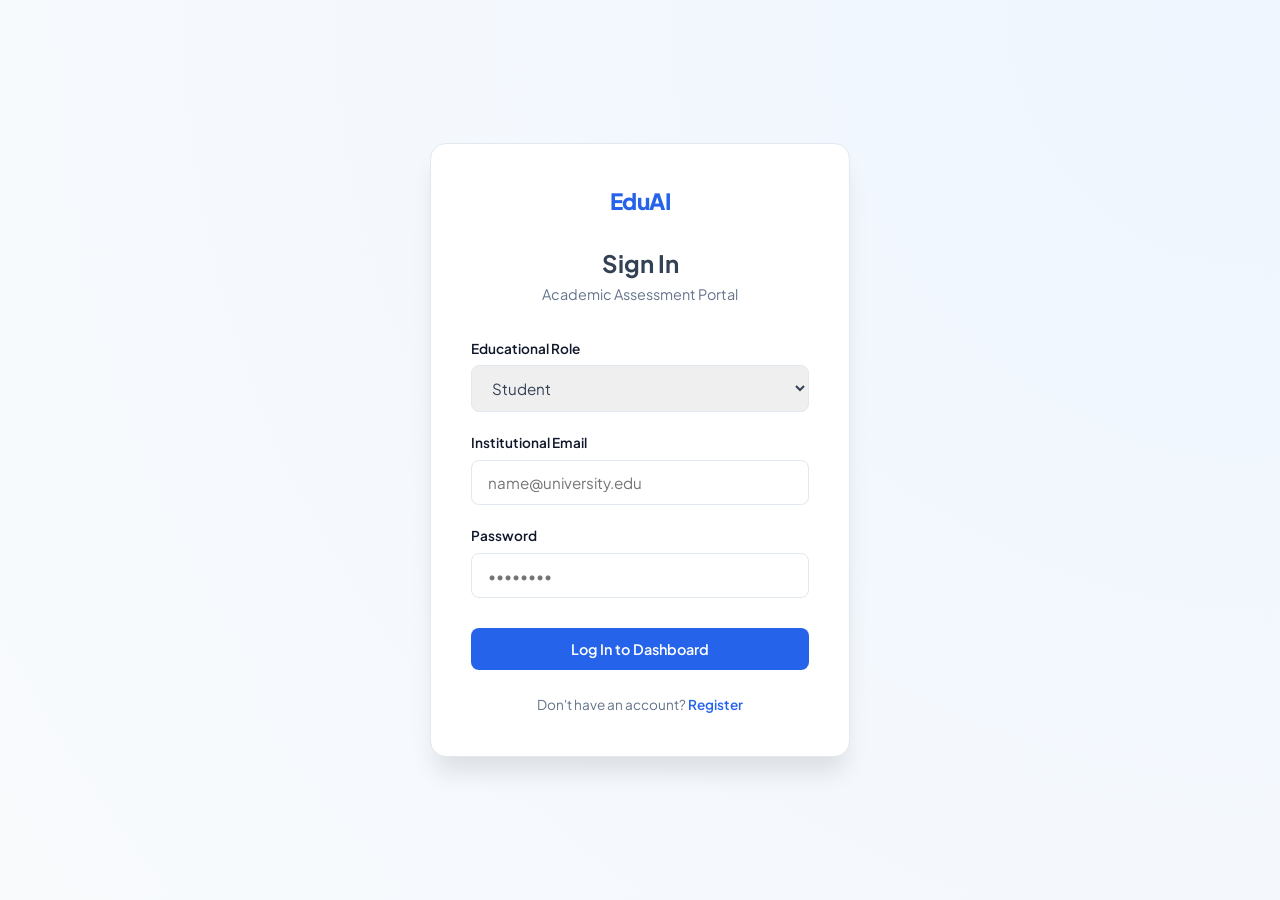
==== static/login.html @ d42a15d3 "updated css" ====
<!DOCTYPE html>
<html lang="en">
<head>
    <meta charset="UTF-8">
    <title>Login | EduAI Assessment</title>
    <link rel="stylesheet" href="/static/style.css">
</head>
<body class="auth-wrapper">
    <div class="auth-card">
        <div class="logo" style="margin-bottom: 24px; text-align: center;">EduAI</div>
        <h2 style="font-size: 1.5rem; text-align: center;">Sign In</h2>
        <p style="color: var(--text-muted); text-align: center; margin-bottom: 32px; font-size: 0.9rem;">Academic Assessment Portal</p>

        <div class="form-group">
            <label>Educational Role</label>
            <select id="role">
                <option value="student">Student</option>
                <option value="teacher">Teacher / Faculty</option>
            </select>
        </div>

        <div class="form-group">
            <label>Institutional Email</label>
            <input type="email" id="email" placeholder="name@university.edu">
        </div>

        <div class="form-group">
            <label>Password</label>
            <input type="password" id="password" placeholder="••••••••">
        </div>

        <button class="primary-btn" style="width: 100%; margin-top: 10px;" onclick="handleLogin()">Log In to Dashboard</button>
        
        <p style="margin-top: 24px; font-size: 0.85rem; text-align: center; color: var(--text-muted);">
            Don't have an account? <a href="register.html" style="color: var(--primary); font-weight: 600; text-decoration: none;">Register</a>
        </p>
    </div>

    <!-- Script remains exactly the same -->
    <script>
    function handleLogin() {
        const role = document.getElementById('role').value;
        const email = document.getElementById('email').value;
        const password = document.getElementById('password').value;
        if(!email || !password){ alert("Please enter credentials"); return; }
        const name = email.split('@')[0];
        localStorage.setItem('user', JSON.stringify({ name:name, role:role, email:email }));
        if(role === "teacher"){ window.location.href = "/static/teacher.html"; } 
        else { window.location.href = "/static/student.html"; }
    }
    </script>
</body>
</html>
---- static/style.css ----
@import url('https://fonts.googleapis.com/css2?family=Plus+Jakarta+Sans:wght@400;500;600;700&display=swap');

:root {
    --primary: #2563eb;
    --primary-dark: #1e40af;
    --secondary: #64748b;
    --bg-main: #f8fafc;
    --bg-card: #ffffff;
    --text-header: #0f172a;
    --text-body: #334155;
    --text-muted: #64748b;
    --border: #e2e8f0;
    --success: #10b981;
    --danger: #ef4444;
    --shadow: 0 4px 6px -1px rgb(0 0 0 / 0.1), 0 2px 4px -2px rgb(0 0 0 / 0.1);
    --radius: 12px;
}

* {
    box-sizing: border-box;
    margin: 0;
    padding: 0;
}

body {
    font-family: 'Plus Jakarta Sans', sans-serif;
    background: var(--bg-main);
    color: var(--text-body);
    line-height: 1.6;
}

/* --- NAVIGATION --- */
.navbar {
    background: white;
    height: 72px;
    padding: 0 5%;
    display: flex;
    align-items: center;
    justify-content: space-between;
    border-bottom: 1px solid var(--border);
    position: sticky;
    top: 0;
    z-index: 100;
}

.logo {
    font-weight: 800;
    font-size: 1.4rem;
    color: var(--primary);
    letter-spacing: -0.5px;
}

.nav-links {
    display: flex;
    gap: 2rem;
}

.nav-links a {
    text-decoration: none;
    color: var(--text-muted);
    font-weight: 500;
    font-size: 0.95rem;
    transition: color 0.2s;
}

.nav-links a:hover, .nav-links a.active {
    color: var(--primary);
}

.profile-tag {
    background: #eff6ff;
    color: var(--primary);
    padding: 8px 16px;
    border-radius: 20px;
    font-weight: 600;
    font-size: 0.85rem;
    display: flex;
    align-items: center;
    gap: 8px;
}

/* --- LAYOUT --- */
.container {
    max-width: 1200px;
    margin: 40px auto;
    padding: 0 20px;
}

.section {
    background: var(--bg-card);
    border: 1px solid var(--border);
    border-radius: var(--radius);
    padding: 32px;
    margin-bottom: 24px;
    box-shadow: var(--shadow);
}

.section h3 {
    font-size: 1.25rem;
    color: var(--text-header);
    margin-bottom: 24px;
    display: flex;
    align-items: center;
    gap: 10px;
}

/* --- AUTH PAGES --- */
.auth-wrapper {
    display: flex;
    align-items: center;
    justify-content: center;
    min-height: 100vh;
    background: radial-gradient(circle at top right, #eff6ff, #f8fafc);
}

.auth-card {
    background: white;
    width: 100%;
    max-width: 420px;
    padding: 40px;
    border-radius: 16px;
    box-shadow: 0 20px 25px -5px rgb(0 0 0 / 0.1);
    border: 1px solid var(--border);
}

/* --- BUTTONS --- */
button {
    font-family: inherit;
    cursor: pointer;
    transition: all 0.2s;
    border-radius: 8px;
    font-weight: 600;
    font-size: 0.9rem;
    border: none;
}

.primary-btn {
    background: var(--primary);
    color: white;
    padding: 12px 24px;
}

.primary-btn:hover {
    background: var(--primary-dark);
    transform: translateY(-1px);
}

.secondary-btn {
    background: white;
    color: var(--text-body);
    border: 1px solid var(--border);
    padding: 10px 20px;
}

.secondary-btn:hover {
    background: var(--bg-main);
}

.danger-btn {
    background: #fef2f2;
    color: var(--danger);
    padding: 8px 16px;
}

/* --- FORMS --- */
.form-group { margin-bottom: 20px; }
.form-group label {
    display: block;
    font-size: 0.85rem;
    font-weight: 600;
    color: var(--text-header);
    margin-bottom: 6px;
}

input, select, textarea {
    width: 100%;
    padding: 12px 16px;
    border: 1.5px solid var(--border);
    border-radius: 8px;
    font-family: inherit;
    font-size: 0.95rem;
    color: var(--text-body);
}

input:focus {
    outline: none;
    border-color: var(--primary);
    background: white;
}

/* --- TABLES --- */
table {
    width: 100%;
    border-collapse: separate;
    border-spacing: 0;
}

th {
    background: var(--bg-main);
    text-align: left;
    padding: 14px;
    font-size: 0.8rem;
    text-transform: uppercase;
    letter-spacing: 0.5px;
    color: var(--text-muted);
}

td {
    padding: 16px 14px;
    border-bottom: 1px solid var(--border);
    font-size: 0.9rem;
}

/* --- MODALS --- */
.modal {
    display: none;
    position: fixed;
    inset: 0;
    background: rgba(15, 23, 42, 0.6);
    backdrop-filter: blur(4px);
    z-index: 1000;
    align-items: center;
    justify-content: center;
}
.modal.show { display: flex; }
.modal-content {
    background: white;
    padding: 32px;
    border-radius: 16px;
    width: 100%;
    max-width: 500px;
    box-shadow: var(--shadow);
}
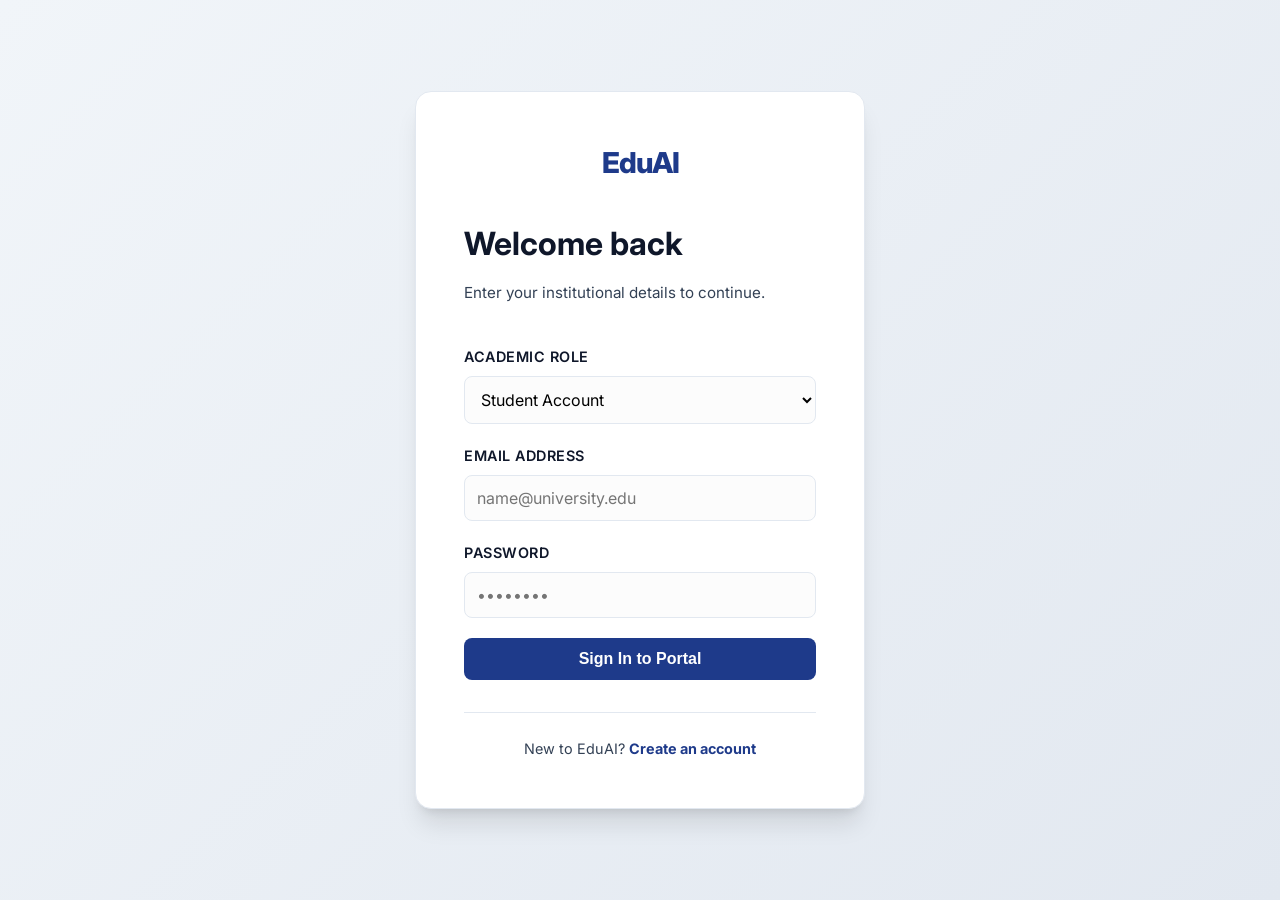
==== commit 7556d313: "updated frontend" ====
--- a/static/login.html
+++ b/static/login.html
@@ -2,41 +2,43 @@
 <html lang="en">
 <head>
     <meta charset="UTF-8">
-    <title>Login | EduAI Assessment</title>
+    <meta name="viewport" content="width=device-width, initial-scale=1.0">
+    <title>Institutional Login | EduAI</title>
     <link rel="stylesheet" href="/static/style.css">
 </head>
 <body class="auth-wrapper">
     <div class="auth-card">
-        <div class="logo" style="margin-bottom: 24px; text-align: center;">EduAI</div>
-        <h2 style="font-size: 1.5rem; text-align: center;">Sign In</h2>
-        <p style="color: var(--text-muted); text-align: center; margin-bottom: 32px; font-size: 0.9rem;">Academic Assessment Portal</p>
+        <div class="auth-logo">EduAI</div>
+        <h2 style="color: var(--text-header); font-size: 2rem; font-weight: 700; margin-bottom: 12px;">Welcome back</h2>
+        <p style="margin-bottom: 40px; font-size: 0.95rem;">Enter your institutional details to continue.</p>
 
         <div class="form-group">
-            <label>Educational Role</label>
+            <label>Academic Role</label>
             <select id="role">
-                <option value="student">Student</option>
-                <option value="teacher">Teacher / Faculty</option>
+                <option value="student">Student Account</option>
+                <option value="teacher">Faculty / Staff Account</option>
             </select>
         </div>
 
         <div class="form-group">
-            <label>Institutional Email</label>
-            <input type="email" id="email" placeholder="name@university.edu">
+            <label>Email Address</label>
+            <input type="email" id="email" placeholder="name@university.edu" required>
         </div>
 
         <div class="form-group">
             <label>Password</label>
-            <input type="password" id="password" placeholder="••••••••">
+            <input type="password" id="password" placeholder="••••••••" required>
         </div>
 
-        <button class="primary-btn" style="width: 100%; margin-top: 10px;" onclick="handleLogin()">Log In to Dashboard</button>
+        <button class="primary-btn" onclick="handleLogin()">Sign In to Portal</button>
         
-        <p style="margin-top: 24px; font-size: 0.85rem; text-align: center; color: var(--text-muted);">
-            Don't have an account? <a href="register.html" style="color: var(--primary); font-weight: 600; text-decoration: none;">Register</a>
-        </p>
+        <div class="auth-footer">
+            <p style="font-size: 0.9rem;">
+                New to EduAI? <a href="register.html" class="auth-link">Create an account</a>
+            </p>
+        </div>
     </div>
 
-    <!-- Script remains exactly the same -->
     <script>
     function handleLogin() {
         const role = document.getElementById('role').value;
--- a/static/style.css
+++ b/static/style.css
@@ -1,85 +1,154 @@
-@import url('https://fonts.googleapis.com/css2?family=Plus+Jakarta+Sans:wght@400;500;600;700&display=swap');
+@import url('https://fonts.googleapis.com/css2?family=Inter:wght@400;500;600;700&display=swap');
 
 :root {
-    --primary: #2563eb;
+    /* Academic Palette */
+    --primary: #1e3a8a;       /* Midnight Navy */
     --primary-dark: #1e40af;
-    --secondary: #64748b;
-    --bg-main: #f8fafc;
+    --accent: #d97706;        /* Academic Gold */
+    --bg-main: #fdfcfb;       /* Soft Paper White */
     --bg-card: #ffffff;
     --text-header: #0f172a;
     --text-body: #334155;
     --text-muted: #64748b;
     --border: #e2e8f0;
-    --success: #10b981;
-    --danger: #ef4444;
-    --shadow: 0 4px 6px -1px rgb(0 0 0 / 0.1), 0 2px 4px -2px rgb(0 0 0 / 0.1);
-    --radius: 12px;
-}
-
-* {
-    box-sizing: border-box;
-    margin: 0;
-    padding: 0;
-}
+    --success: #059669;
+    --danger: #dc2626;
+    
+    /* Layout Constants */
+    --radius-lg: 16px;
+    --radius-md: 12px;
+    --shadow-xl: 0 20px 25px -5px rgb(0 0 0 / 0.1), 0 8px 10px -6px rgb(0 0 0 / 0.1);
+}
+
+* { box-sizing: border-box; margin: 0; padding: 0; }
 
 body {
-    font-family: 'Plus Jakarta Sans', sans-serif;
-    background: var(--bg-main);
+    font-family: 'Inter', sans-serif;
+    background-color: var(--bg-main);
     color: var(--text-body);
     line-height: 1.6;
 }
 
+/* --- AUTH LAYOUT --- */
+.auth-wrapper {
+    display: flex;
+    align-items: center;
+    justify-content: center;
+    min-height: 100vh;
+    background: linear-gradient(135deg, #f1f5f9 0%, #e2e8f0 100%);
+    padding: 24px;
+}
+
+.auth-card {
+    background: var(--bg-card);
+    width: 100%;
+    max-width: 450px;
+    padding: 48px;
+    border-radius: var(--radius-lg);
+    box-shadow: var(--shadow-xl);
+    border: 1px solid var(--border);
+}
+
+.auth-logo {
+    color: var(--primary);
+    font-weight: 800;
+    font-size: 1.8rem;
+    margin-bottom: 32px;
+    text-align: center;
+    letter-spacing: -1px;
+}
+
+/* --- FORM ELEMENTS --- */
+.form-group { margin-bottom: 24px; }
+.form-group label {
+    display: block;
+    font-size: 0.85rem;
+    font-weight: 700;
+    color: var(--text-header);
+    margin-bottom: 8px;
+    text-transform: uppercase;
+    letter-spacing: 0.5px;
+}
+
+input, select {
+    width: 100%;
+    padding: 12px 16px;
+    border: 1px solid var(--border);
+    border-radius: var(--radius-md);
+    font-family: inherit;
+    font-size: 1rem;
+    background: #f8fafc;
+    transition: all 0.2s ease;
+}
+
+input:focus, select:focus {
+    outline: none;
+    border-color: var(--primary);
+    background: white;
+    box-shadow: 0 0 0 4px rgba(30, 58, 138, 0.1);
+}
+
+/* --- BUTTONS --- */
+.primary-btn {
+    background: var(--primary);
+    color: white;
+    width: 100%;
+    padding: 14px;
+    border: none;
+    border-radius: var(--radius-md);
+    font-weight: 600;
+    font-size: 1rem;
+    cursor: pointer;
+    transition: background 0.2s;
+}
+
+.primary-btn:hover { background: var(--primary-dark); }
+
+.auth-footer {
+    margin-top: 32px;
+    text-align: center;
+    border-top: 1px solid var(--border);
+    padding-top: 24px;
+}
+
+.auth-link {
+    color: var(--primary);
+    font-weight: 700;
+    text-decoration: none;
+}
+
 /* --- NAVIGATION --- */
 .navbar {
-    background: white;
+    background: var(--primary);
     height: 72px;
     padding: 0 5%;
     display: flex;
     align-items: center;
     justify-content: space-between;
-    border-bottom: 1px solid var(--border);
     position: sticky;
     top: 0;
-    z-index: 100;
+    z-index: 1000;
+    color: white;
 }
 
 .logo {
     font-weight: 800;
-    font-size: 1.4rem;
-    color: var(--primary);
+    font-size: 1.5rem;
     letter-spacing: -0.5px;
-}
-
-.nav-links {
-    display: flex;
-    gap: 2rem;
-}
-
+    color: white;
+}
+
+.nav-links { display: flex; gap: 2rem; align-items: center; }
 .nav-links a {
     text-decoration: none;
-    color: var(--text-muted);
+    color: rgba(255,255,255,0.8);
     font-weight: 500;
     font-size: 0.95rem;
     transition: color 0.2s;
 }
-
-.nav-links a:hover, .nav-links a.active {
-    color: var(--primary);
-}
-
-.profile-tag {
-    background: #eff6ff;
-    color: var(--primary);
-    padding: 8px 16px;
-    border-radius: 20px;
-    font-weight: 600;
-    font-size: 0.85rem;
-    display: flex;
-    align-items: center;
-    gap: 8px;
-}
-
-/* --- LAYOUT --- */
+.nav-links a:hover { color: white; }
+
+/* --- CONTAINERS & SECTIONS --- */
 .container {
     max-width: 1200px;
     margin: 40px auto;
@@ -96,138 +165,74 @@
 }
 
 .section h3 {
-    font-size: 1.25rem;
     color: var(--text-header);
-    margin-bottom: 24px;
-    display: flex;
-    align-items: center;
-    gap: 10px;
-}
-
-/* --- AUTH PAGES --- */
-.auth-wrapper {
-    display: flex;
-    align-items: center;
-    justify-content: center;
-    min-height: 100vh;
-    background: radial-gradient(circle at top right, #eff6ff, #f8fafc);
-}
-
-.auth-card {
-    background: white;
-    width: 100%;
-    max-width: 420px;
-    padding: 40px;
-    border-radius: 16px;
-    box-shadow: 0 20px 25px -5px rgb(0 0 0 / 0.1);
-    border: 1px solid var(--border);
+    margin-bottom: 20px;
+    border-bottom: 2px solid var(--primary);
+    display: inline-block;
+    padding-bottom: 5px;
 }
 
 /* --- BUTTONS --- */
-button {
-    font-family: inherit;
+.primary-btn {
+    background: var(--primary);
+    color: white;
+    padding: 12px 24px;
+    border: none;
+    border-radius: 8px;
+    font-weight: 600;
     cursor: pointer;
     transition: all 0.2s;
-    border-radius: 8px;
-    font-weight: 600;
-    font-size: 0.9rem;
-    border: none;
-}
-
-.primary-btn {
-    background: var(--primary);
-    color: white;
-    padding: 12px 24px;
-}
-
-.primary-btn:hover {
-    background: var(--primary-dark);
-    transform: translateY(-1px);
-}
+    display: inline-block;
+    text-align: center;
+    text-decoration: none;
+}
+.primary-btn:hover { background: var(--primary-dark); transform: translateY(-1px); }
 
 .secondary-btn {
     background: white;
     color: var(--text-body);
     border: 1px solid var(--border);
-    padding: 10px 20px;
-}
-
-.secondary-btn:hover {
-    background: var(--bg-main);
-}
-
-.danger-btn {
-    background: #fef2f2;
-    color: var(--danger);
-    padding: 8px 16px;
-}
-
-/* --- FORMS --- */
+    padding: 12px 24px;
+    border-radius: 8px;
+    font-weight: 600;
+    cursor: pointer;
+    transition: all 0.2s;
+}
+.secondary-btn:hover { background: #f8fafc; border-color: var(--primary); }
+
+/* --- FORM ELEMENTS --- */
 .form-group { margin-bottom: 20px; }
-.form-group label {
-    display: block;
-    font-size: 0.85rem;
-    font-weight: 600;
-    color: var(--text-header);
-    margin-bottom: 6px;
-}
-
+.form-group label { display: block; font-weight: 600; margin-bottom: 8px; font-size: 0.9rem; }
 input, select, textarea {
     width: 100%;
-    padding: 12px 16px;
-    border: 1.5px solid var(--border);
+    padding: 12px;
+    border: 1px solid var(--border);
     border-radius: 8px;
     font-family: inherit;
-    font-size: 0.95rem;
-    color: var(--text-body);
-}
-
-input:focus {
-    outline: none;
-    border-color: var(--primary);
-    background: white;
-}
-
-/* --- TABLES --- */
-table {
-    width: 100%;
-    border-collapse: separate;
-    border-spacing: 0;
-}
-
-th {
-    background: var(--bg-main);
-    text-align: left;
-    padding: 14px;
-    font-size: 0.8rem;
-    text-transform: uppercase;
-    letter-spacing: 0.5px;
-    color: var(--text-muted);
-}
-
-td {
-    padding: 16px 14px;
-    border-bottom: 1px solid var(--border);
-    font-size: 0.9rem;
-}
+    background: #fcfcfc;
+}
+input:focus { outline: none; border-color: var(--primary); box-shadow: 0 0 0 3px rgba(30,58,138,0.1); }
 
 /* --- MODALS --- */
 .modal {
     display: none;
     position: fixed;
     inset: 0;
-    background: rgba(15, 23, 42, 0.6);
-    backdrop-filter: blur(4px);
-    z-index: 1000;
+    background: rgba(15, 23, 42, 0.7);
+    backdrop-filter: blur(5px);
+    z-index: 2000;
     align-items: center;
     justify-content: center;
 }
 .modal.show { display: flex; }
 .modal-content {
     background: white;
-    padding: 32px;
-    border-radius: 16px;
-    width: 100%;
+    padding: 40px;
+    border-radius: 20px;
+    width: 90%;
     max-width: 500px;
-    box-shadow: var(--shadow);
-}+}
+
+/* --- GRID HELPERS --- */
+.grid-2 { display: grid; grid-template-columns: 1fr 1fr; gap: 20px; }
+@media (max-width: 768px) { .grid-2 { grid-template-columns: 1fr; } }
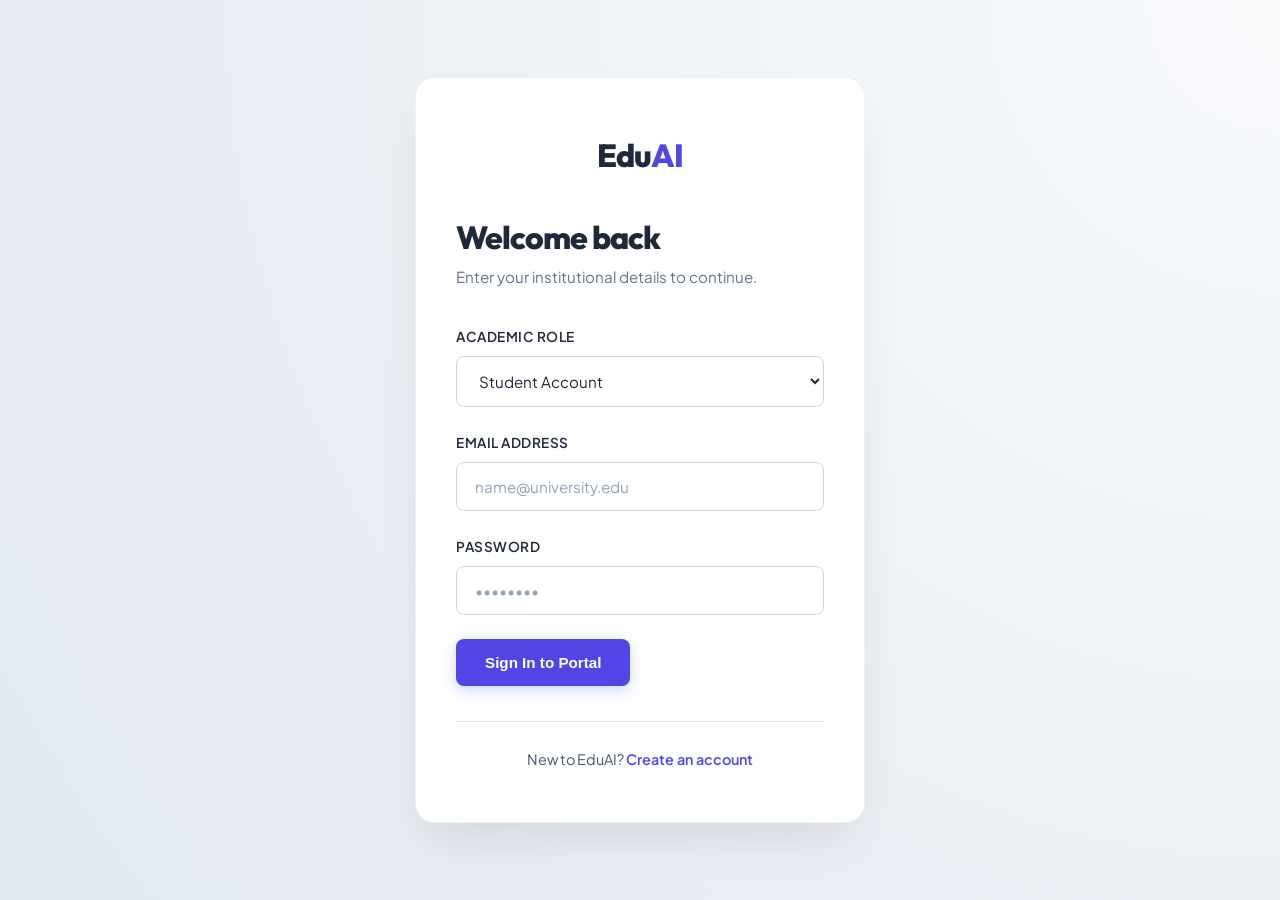
==== commit ca87fdae: "modified frontend" ====
--- a/static/login.html
+++ b/static/login.html
@@ -1,55 +1,98 @@
-<!DOCTYPE html>
+<!doctype html>
 <html lang="en">
-<head>
-    <meta charset="UTF-8">
-    <meta name="viewport" content="width=device-width, initial-scale=1.0">
+  <head>
+    <meta charset="UTF-8" />
+    <meta name="viewport" content="width=device-width, initial-scale=1.0" />
     <title>Institutional Login | EduAI</title>
-    <link rel="stylesheet" href="/static/style.css">
-</head>
-<body class="auth-wrapper">
+    <link rel="stylesheet" href="/static/style.css" />
+  </head>
+
+  <body class="auth-wrapper">
     <div class="auth-card">
-        <div class="auth-logo">EduAI</div>
-        <h2 style="color: var(--text-header); font-size: 2rem; font-weight: 700; margin-bottom: 12px;">Welcome back</h2>
-        <p style="margin-bottom: 40px; font-size: 0.95rem;">Enter your institutional details to continue.</p>
+      <div class="auth-logo">Edu<span>AI</span></div>
 
-        <div class="form-group">
-            <label>Academic Role</label>
-            <select id="role">
-                <option value="student">Student Account</option>
-                <option value="teacher">Faculty / Staff Account</option>
-            </select>
-        </div>
+      <h2 style="color: var(--primary); font-size: 2rem; font-weight: 800; margin-bottom: 8px; font-family: 'Outfit'; letter-spacing: -1px;">
+        Welcome back
+      </h2>
 
-        <div class="form-group">
-            <label>Email Address</label>
-            <input type="email" id="email" placeholder="name@university.edu" required>
-        </div>
+      <p style="margin-bottom: 35px; font-size: 0.95rem; color: var(--text-muted);">
+        Enter your institutional details to continue.
+      </p>
 
-        <div class="form-group">
-            <label>Password</label>
-            <input type="password" id="password" placeholder="••••••••" required>
-        </div>
+      <div class="form-group">
+        <label>Academic Role</label>
+        <select id="role">
+          <option value="student">Student Account</option>
+          <option value="teacher">Faculty / Staff Account</option>
+        </select>
+      </div>
 
-        <button class="primary-btn" onclick="handleLogin()">Sign In to Portal</button>
-        
-        <div class="auth-footer">
-            <p style="font-size: 0.9rem;">
-                New to EduAI? <a href="register.html" class="auth-link">Create an account</a>
-            </p>
-        </div>
+      <div class="form-group">
+        <label>Email Address</label>
+        <input
+          type="email"
+          id="email"
+          placeholder="name@university.edu"
+          required
+        />
+      </div>
+
+      <div class="form-group">
+        <label>Password</label>
+        <input type="password" id="password" placeholder="••••••••" required />
+      </div>
+
+      <button class="primary-btn" onclick="handleLogin()">
+        Sign In to Portal
+      </button>
+
+      <div class="auth-footer">
+        <p style="font-size: 0.9rem">
+          New to EduAI?
+          <a href="register.html" class="auth-link">Create an account</a>
+        </p>
+      </div>
     </div>
 
     <script>
-    function handleLogin() {
-        const role = document.getElementById('role').value;
-        const email = document.getElementById('email').value;
-        const password = document.getElementById('password').value;
-        if(!email || !password){ alert("Please enter credentials"); return; }
-        const name = email.split('@')[0];
-        localStorage.setItem('user', JSON.stringify({ name:name, role:role, email:email }));
-        if(role === "teacher"){ window.location.href = "/static/teacher.html"; } 
-        else { window.location.href = "/static/student.html"; }
-    }
+      async function handleLogin() {
+        const email = document.getElementById("email").value.trim();
+        const password = document.getElementById("password").value.trim();
+
+        if (email === "" || password === "") {
+          alert("Please enter email and password");
+          return;
+        }
+
+        try {
+          const response = await fetch("/login", {
+            method: "POST",
+            headers: {
+              "Content-Type": "application/json",
+            },
+            body: JSON.stringify({
+              email: email,
+              password: password,
+            }),
+          });
+
+          const data = await response.json();
+
+          if (data.status === "success") {
+            localStorage.setItem("user", JSON.stringify(data.user));
+
+            if (data.user.role === "teacher") {
+              window.location.href = "/static/teacher.html";
+            } else {
+              window.location.href = "/static/student.html";
+            }
+          } else {
+            alert("⚠️ Account not found.\nPlease create an account first.");
+          }
+        } catch (error) {
+          alert("Server error. Please try again later.");
+        }
+      }
     </script>
-</body>
-</html>+  </body>
+</html>
--- a/static/style.css
+++ b/static/style.css
@@ -1,32 +1,99 @@
-@import url('https://fonts.googleapis.com/css2?family=Inter:wght@400;500;600;700&display=swap');
+@import url('https://fonts.googleapis.com/css2?family=Outfit:wght@300;400;500;600;700;800&family=Plus+Jakarta+Sans:wght@400;500;600;700&display=swap');
 
 :root {
-    /* Academic Palette */
-    --primary: #1e3a8a;       /* Midnight Navy */
-    --primary-dark: #1e40af;
-    --accent: #d97706;        /* Academic Gold */
-    --bg-main: #fdfcfb;       /* Soft Paper White */
+    /* Soothing "Soft Slate" Palette - Easy on the Eyes */
+    --primary: #1e293b;
+    /* Soft Deep Slate */
+    --primary-light: #334155;
+    --accent: #4f46e5;
+    /* Calming Indigo */
+    --accent-glow: #818cf8;
+    --accent-hover: #4338ca;
+
+    --bg-main: #f4f6f8;
+    /* Very soft, soothing cool-gray background */
     --bg-card: #ffffff;
-    --text-header: #0f172a;
-    --text-body: #334155;
+    /* Pure White Cards */
+    --bg-card-hover: #fcfcfd;
+
+    --text-header: #1e293b;
+    /* Reduced contrast from pure black */
+    --text-body: #475569;
+    /* Legible but soft Slate Text */
     --text-muted: #64748b;
+
     --border: #e2e8f0;
-    --success: #059669;
-    --danger: #dc2626;
-    
+    /* Light Gray Borders */
+    --border-strong: #cbd5e1;
+
+    --success: #10b981;
+    --danger: #ef4444;
+
     /* Layout Constants */
-    --radius-lg: 16px;
-    --radius-md: 12px;
-    --shadow-xl: 0 20px 25px -5px rgb(0 0 0 / 0.1), 0 8px 10px -6px rgb(0 0 0 / 0.1);
-}
-
-* { box-sizing: border-box; margin: 0; padding: 0; }
+    --radius-xl: 20px;
+    --radius-lg: 12px;
+    --radius-md: 8px;
+
+    /* Clean, elevated shadows for light mode */
+    --shadow-soft: 0 4px 6px -1px rgba(0, 0, 0, 0.05), 0 2px 4px -2px rgba(0, 0, 0, 0.025);
+    --shadow-hover: 0 20px 25px -5px rgba(37, 99, 235, 0.1), 0 8px 10px -6px rgba(0, 0, 0, 0.04);
+
+    /* Subtle Border */
+    --glass-border: 1px solid rgba(0, 0, 0, 0.05);
+}
+
+* {
+    box-sizing: border-box;
+    margin: 0;
+    padding: 0;
+}
 
 body {
-    font-family: 'Inter', sans-serif;
+    font-family: 'Plus Jakarta Sans', sans-serif;
     background-color: var(--bg-main);
     color: var(--text-body);
-    line-height: 1.6;
+    line-height: 1.7;
+    -webkit-font-smoothing: antialiased;
+    -moz-osx-font-smoothing: grayscale;
+    overflow-x: hidden;
+    /* Subtle academic grid pattern in background */
+    background-image:
+        linear-gradient(to right, rgba(0, 0, 0, 0.02) 1px, transparent 1px),
+        linear-gradient(to bottom, rgba(0, 0, 0, 0.02) 1px, transparent 1px);
+    background-size: 40px 40px;
+}
+
+h1,
+h2,
+h3,
+h4,
+h5,
+h6 {
+    font-family: 'Outfit', sans-serif;
+    color: var(--text-header);
+    font-weight: 700;
+    line-height: 1.2;
+}
+
+/* --- SCROLL ANIMATIONS --- */
+.animate-up {
+    opacity: 0;
+    transform: translateY(30px);
+    transition: opacity 0.8s cubic-bezier(0.16, 1, 0.3, 1), transform 0.8s cubic-bezier(0.16, 1, 0.3, 1);
+    will-change: opacity, transform;
+}
+
+.animate-up.is-visible {
+    opacity: 1;
+    transform: translateY(0);
+}
+
+.delay-100 {
+    transition-delay: 100ms;
+}
+
+.delay-200 {
+    transition-delay: 200ms;
 }
 
 /* --- AUTH LAYOUT --- */
@@ -35,92 +102,152 @@
     align-items: center;
     justify-content: center;
     min-height: 100vh;
-    background: linear-gradient(135deg, #f1f5f9 0%, #e2e8f0 100%);
     padding: 24px;
+    position: relative;
+    background: radial-gradient(circle at top right, #f8fafc, #e2e8f0);
 }
 
 .auth-card {
     background: var(--bg-card);
     width: 100%;
     max-width: 450px;
-    padding: 48px;
-    border-radius: var(--radius-lg);
-    box-shadow: var(--shadow-xl);
-    border: 1px solid var(--border);
+    padding: 50px 40px;
+    border-radius: var(--radius-xl);
+    box-shadow: 0 25px 50px -12px rgba(0, 0, 0, 0.1);
+    border: var(--glass-border);
+    backdrop-filter: blur(20px);
+    position: relative;
+    z-index: 10;
 }
 
 .auth-logo {
     color: var(--primary);
+    font-family: 'Outfit', sans-serif;
     font-weight: 800;
-    font-size: 1.8rem;
-    margin-bottom: 32px;
+    font-size: 2rem;
+    margin-bottom: 35px;
     text-align: center;
     letter-spacing: -1px;
 }
 
+.auth-logo span {
+    color: var(--accent);
+}
+
 /* --- FORM ELEMENTS --- */
-.form-group { margin-bottom: 24px; }
+.form-group {
+    margin-bottom: 24px;
+}
+
 .form-group label {
     display: block;
     font-size: 0.85rem;
-    font-weight: 700;
+    font-weight: 600;
     color: var(--text-header);
     margin-bottom: 8px;
     text-transform: uppercase;
     letter-spacing: 0.5px;
 }
 
-input, select {
+input,
+select,
+textarea {
     width: 100%;
-    padding: 12px 16px;
-    border: 1px solid var(--border);
+    padding: 14px 18px;
+    border: 1px solid var(--border-strong);
     border-radius: var(--radius-md);
     font-family: inherit;
-    font-size: 1rem;
-    background: #f8fafc;
-    transition: all 0.2s ease;
-}
-
-input:focus, select:focus {
+    font-size: 0.95rem;
+    background: #ffffff;
+    color: var(--text-header);
+    transition: all 0.3s ease;
+}
+
+input:focus,
+select:focus,
+textarea:focus {
     outline: none;
-    border-color: var(--primary);
-    background: white;
-    box-shadow: 0 0 0 4px rgba(30, 58, 138, 0.1);
+    border-color: var(--accent);
+    box-shadow: 0 0 0 3px rgba(37, 99, 235, 0.15);
+}
+
+input::placeholder,
+textarea::placeholder {
+    color: #94a3b8;
 }
 
 /* --- BUTTONS --- */
 .primary-btn {
-    background: var(--primary);
+    background: var(--accent);
     color: white;
-    width: 100%;
-    padding: 14px;
-    border: none;
+    padding: 14px 28px;
+    border: 1px solid transparent;
     border-radius: var(--radius-md);
     font-weight: 600;
-    font-size: 1rem;
+    font-size: 0.95rem;
     cursor: pointer;
-    transition: background 0.2s;
-}
-
-.primary-btn:hover { background: var(--primary-dark); }
+    transition: all 0.3s ease;
+    display: inline-block;
+    text-align: center;
+    text-decoration: none;
+    box-shadow: 0 4px 14px rgba(37, 99, 235, 0.25);
+}
+
+.primary-btn:hover {
+    background: var(--accent-hover);
+    transform: translateY(-2px);
+    box-shadow: 0 6px 20px rgba(37, 99, 235, 0.35);
+}
+
+.primary-btn.full-width {
+    width: 100%;
+}
+
+.secondary-btn {
+    background: #ffffff;
+    color: var(--text-header);
+    border: 1px solid var(--border-strong);
+    padding: 14px 28px;
+    border-radius: var(--radius-md);
+    font-weight: 600;
+    font-size: 0.95rem;
+    cursor: pointer;
+    transition: all 0.2s;
+    text-decoration: none;
+    display: inline-block;
+    box-shadow: 0 2px 4px rgba(0, 0, 0, 0.02);
+}
+
+.secondary-btn:hover {
+    background: #f8fafc;
+}
 
 .auth-footer {
-    margin-top: 32px;
+    margin-top: 35px;
     text-align: center;
     border-top: 1px solid var(--border);
-    padding-top: 24px;
+    padding-top: 25px;
+    font-size: 0.9rem;
 }
 
 .auth-link {
-    color: var(--primary);
-    font-weight: 700;
-    text-decoration: none;
+    color: var(--accent);
+    font-weight: 600;
+    text-decoration: none;
+    transition: color 0.2s;
+}
+
+.auth-link:hover {
+    color: var(--accent-hover);
+    text-decoration: underline;
 }
 
 /* --- NAVIGATION --- */
 .navbar {
-    background: var(--primary);
-    height: 72px;
+    background: rgba(255, 255, 255, 0.9);
+    backdrop-filter: blur(16px);
+    -webkit-backdrop-filter: blur(16px);
+    height: 80px;
     padding: 0 5%;
     display: flex;
     align-items: center;
@@ -128,111 +255,124 @@
     position: sticky;
     top: 0;
     z-index: 1000;
-    color: white;
-}
-
-.logo {
+    border-bottom: 1px solid rgba(0, 0, 0, 0.05);
+}
+
+.navbar .logo {
+    font-family: 'Outfit', sans-serif;
     font-weight: 800;
-    font-size: 1.5rem;
+    font-size: 1.6rem;
     letter-spacing: -0.5px;
-    color: white;
-}
-
-.nav-links { display: flex; gap: 2rem; align-items: center; }
-.nav-links a {
-    text-decoration: none;
-    color: rgba(255,255,255,0.8);
+    color: var(--primary);
+    text-decoration: none;
+}
+
+.navbar .logo span {
+    color: var(--accent);
+}
+
+.nav-links {
+    display: flex;
+    gap: 2.5rem;
+    align-items: center;
+}
+
+.nav-links a:not(.primary-btn) {
+    text-decoration: none;
+    color: var(--text-body);
     font-weight: 500;
     font-size: 0.95rem;
     transition: color 0.2s;
 }
-.nav-links a:hover { color: white; }
+
+.nav-links a:not(.primary-btn):hover {
+    color: var(--primary);
+}
 
 /* --- CONTAINERS & SECTIONS --- */
 .container {
     max-width: 1200px;
-    margin: 40px auto;
-    padding: 0 20px;
+    margin: 60px auto;
+    padding: 0 24px;
 }
 
 .section {
     background: var(--bg-card);
-    border: 1px solid var(--border);
-    border-radius: var(--radius);
-    padding: 32px;
+    border: var(--glass-border);
+    border-radius: var(--radius-xl);
+    padding: 40px;
+    margin-bottom: 32px;
+    box-shadow: var(--shadow-soft);
+}
+
+.section h3 {
+    font-size: 1.5rem;
+    color: var(--text-header);
     margin-bottom: 24px;
-    box-shadow: var(--shadow);
-}
-
-.section h3 {
-    color: var(--text-header);
-    margin-bottom: 20px;
-    border-bottom: 2px solid var(--primary);
-    display: inline-block;
-    padding-bottom: 5px;
-}
-
-/* --- BUTTONS --- */
-.primary-btn {
-    background: var(--primary);
-    color: white;
-    padding: 12px 24px;
-    border: none;
-    border-radius: 8px;
-    font-weight: 600;
-    cursor: pointer;
-    transition: all 0.2s;
-    display: inline-block;
-    text-align: center;
-    text-decoration: none;
-}
-.primary-btn:hover { background: var(--primary-dark); transform: translateY(-1px); }
-
-.secondary-btn {
-    background: white;
-    color: var(--text-body);
-    border: 1px solid var(--border);
-    padding: 12px 24px;
-    border-radius: 8px;
-    font-weight: 600;
-    cursor: pointer;
-    transition: all 0.2s;
-}
-.secondary-btn:hover { background: #f8fafc; border-color: var(--primary); }
-
-/* --- FORM ELEMENTS --- */
-.form-group { margin-bottom: 20px; }
-.form-group label { display: block; font-weight: 600; margin-bottom: 8px; font-size: 0.9rem; }
-input, select, textarea {
-    width: 100%;
-    padding: 12px;
-    border: 1px solid var(--border);
-    border-radius: 8px;
-    font-family: inherit;
-    background: #fcfcfc;
-}
-input:focus { outline: none; border-color: var(--primary); box-shadow: 0 0 0 3px rgba(30,58,138,0.1); }
-
-/* --- MODALS --- */
+    padding-bottom: 15px;
+    border-bottom: 1px solid var(--border);
+}
+
+/* --- MODALS GLASSMORPHISM --- */
 .modal {
     display: none;
     position: fixed;
     inset: 0;
-    background: rgba(15, 23, 42, 0.7);
-    backdrop-filter: blur(5px);
+    background: rgba(15, 23, 42, 0.4);
+    backdrop-filter: blur(8px);
+    -webkit-backdrop-filter: blur(8px);
     z-index: 2000;
     align-items: center;
     justify-content: center;
 }
-.modal.show { display: flex; }
+
+.modal.show {
+    display: flex;
+    animation: fadeIn 0.3s ease;
+}
+
+@keyframes fadeIn {
+    from {
+        opacity: 0;
+    }
+
+    to {
+        opacity: 1;
+    }
+}
+
 .modal-content {
-    background: white;
-    padding: 40px;
-    border-radius: 20px;
+    background: #ffffff;
+    padding: 45px;
+    border-radius: var(--radius-xl);
     width: 90%;
-    max-width: 500px;
-}
-
-/* --- GRID HELPERS --- */
-.grid-2 { display: grid; grid-template-columns: 1fr 1fr; gap: 20px; }
-@media (max-width: 768px) { .grid-2 { grid-template-columns: 1fr; } }+    max-width: 550px;
+    box-shadow: 0 25px 50px rgba(0, 0, 0, 0.15);
+    border: 1px solid rgba(0, 0, 0, 0.05);
+    animation: scaleIn 0.3s cubic-bezier(0.16, 1, 0.3, 1) forwards;
+}
+
+@keyframes scaleIn {
+    from {
+        transform: scale(0.95);
+        opacity: 0;
+    }
+
+    to {
+        transform: scale(1);
+        opacity: 1;
+    }
+}
+
+/* --- GRIDS --- */
+.grid-2 {
+    display: grid;
+    grid-template-columns: 1fr 1fr;
+    gap: 24px;
+}
+
+@media (max-width: 768px) {
+    .grid-2 {
+        grid-template-columns: 1fr;
+    }
+}
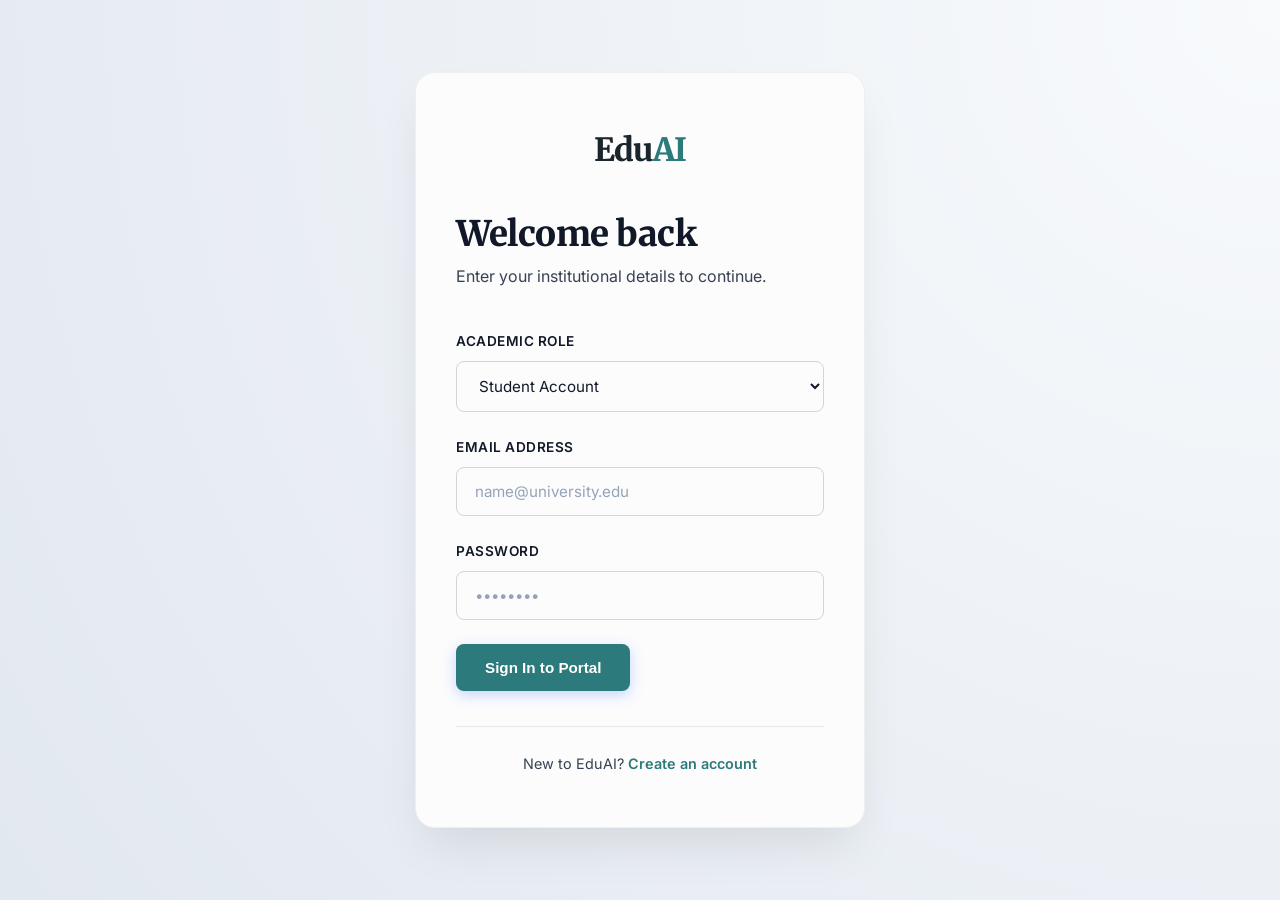
==== commit c22d31d8: "updated frontend" ====
--- a/static/login.html
+++ b/static/login.html
@@ -11,11 +11,11 @@
     <div class="auth-card">
       <div class="auth-logo">Edu<span>AI</span></div>
 
-      <h2 style="color: var(--primary); font-size: 2rem; font-weight: 800; margin-bottom: 8px; font-family: 'Outfit'; letter-spacing: -1px;">
+      <h2 style="color: var(--text-header); font-size: 2.2rem; font-weight: 800; margin-bottom: 8px; font-family: 'Merriweather', serif; letter-spacing: -0.5px;">
         Welcome back
       </h2>
 
-      <p style="margin-bottom: 35px; font-size: 0.95rem; color: var(--text-muted);">
+      <p style="margin-bottom: 40px; font-size: 1rem; color: var(--text-body);">
         Enter your institutional details to continue.
       </p>
 
--- a/static/style.css
+++ b/static/style.css
@@ -1,30 +1,30 @@
-@import url('https://fonts.googleapis.com/css2?family=Outfit:wght@300;400;500;600;700;800&family=Plus+Jakarta+Sans:wght@400;500;600;700&display=swap');
+@import url('https://fonts.googleapis.com/css2?family=Merriweather:ital,wght@0,300;0,400;0,700;0,900;1,400&family=Inter:wght@400;500;600;700&display=swap');
 
 :root {
-    /* Soothing "Soft Slate" Palette - Easy on the Eyes */
-    --primary: #1e293b;
-    /* Soft Deep Slate */
-    --primary-light: #334155;
-    --accent: #4f46e5;
-    /* Calming Indigo */
-    --accent-glow: #818cf8;
-    --accent-hover: #4338ca;
+    /* Academic "Deep Slate & Teal" Palette - Modern Research */
+    --primary: #1a252c;
+    /* Deep Slate */
+    --primary-light: #2c3e50;
+    --accent: #2c7a7b;
+    /* Muted Teal */
+    --accent-glow: #319795;
+    --accent-hover: #234e52;
 
     --bg-main: #f4f6f8;
-    /* Very soft, soothing cool-gray background */
-    --bg-card: #ffffff;
-    /* Pure White Cards */
-    --bg-card-hover: #fcfcfd;
-
-    --text-header: #1e293b;
-    /* Reduced contrast from pure black */
-    --text-body: #475569;
-    /* Legible but soft Slate Text */
-    --text-muted: #64748b;
-
-    --border: #e2e8f0;
-    /* Light Gray Borders */
-    --border-strong: #cbd5e1;
+    /* Cool soft grey body background */
+    --bg-card: #fcfcfd;
+    /* Very light cool grey for cards */
+    --bg-card-hover: #f1f5f9;
+
+    --text-header: #111827;
+    /* High contrast near-black */
+    --text-body: #374151;
+    /* Serious slate text for readability */
+    --text-muted: #6b7280;
+
+    --border: #e5e7eb;
+    /* Soft grey border */
+    --border-strong: #d1d5db;
 
     --success: #10b981;
     --danger: #ef4444;
@@ -49,7 +49,7 @@
 }
 
 body {
-    font-family: 'Plus Jakarta Sans', sans-serif;
+    font-family: 'Inter', sans-serif;
     background-color: var(--bg-main);
     color: var(--text-body);
     line-height: 1.7;
@@ -69,7 +69,7 @@
 h4,
 h5,
 h6 {
-    font-family: 'Outfit', sans-serif;
+    font-family: 'Merriweather', serif;
     color: var(--text-header);
     font-weight: 700;
     line-height: 1.2;
@@ -122,7 +122,7 @@
 
 .auth-logo {
     color: var(--primary);
-    font-family: 'Outfit', sans-serif;
+    font-family: 'Merriweather', serif;
     font-weight: 800;
     font-size: 2rem;
     margin-bottom: 35px;
@@ -158,7 +158,7 @@
     border-radius: var(--radius-md);
     font-family: inherit;
     font-size: 0.95rem;
-    background: #ffffff;
+    background: var(--bg-card);
     color: var(--text-header);
     transition: all 0.3s ease;
 }
@@ -204,7 +204,7 @@
 }
 
 .secondary-btn {
-    background: #ffffff;
+    background: var(--bg-card);
     color: var(--text-header);
     border: 1px solid var(--border-strong);
     padding: 14px 28px;
@@ -244,7 +244,7 @@
 
 /* --- NAVIGATION --- */
 .navbar {
-    background: rgba(255, 255, 255, 0.9);
+    background: rgba(252, 252, 253, 0.9);
     backdrop-filter: blur(16px);
     -webkit-backdrop-filter: blur(16px);
     height: 80px;
@@ -259,7 +259,7 @@
 }
 
 .navbar .logo {
-    font-family: 'Outfit', sans-serif;
+    font-family: 'Merriweather', serif;
     font-weight: 800;
     font-size: 1.6rem;
     letter-spacing: -0.5px;
@@ -342,7 +342,7 @@
 }
 
 .modal-content {
-    background: #ffffff;
+    background: var(--bg-card);
     padding: 45px;
     border-radius: var(--radius-xl);
     width: 90%;
